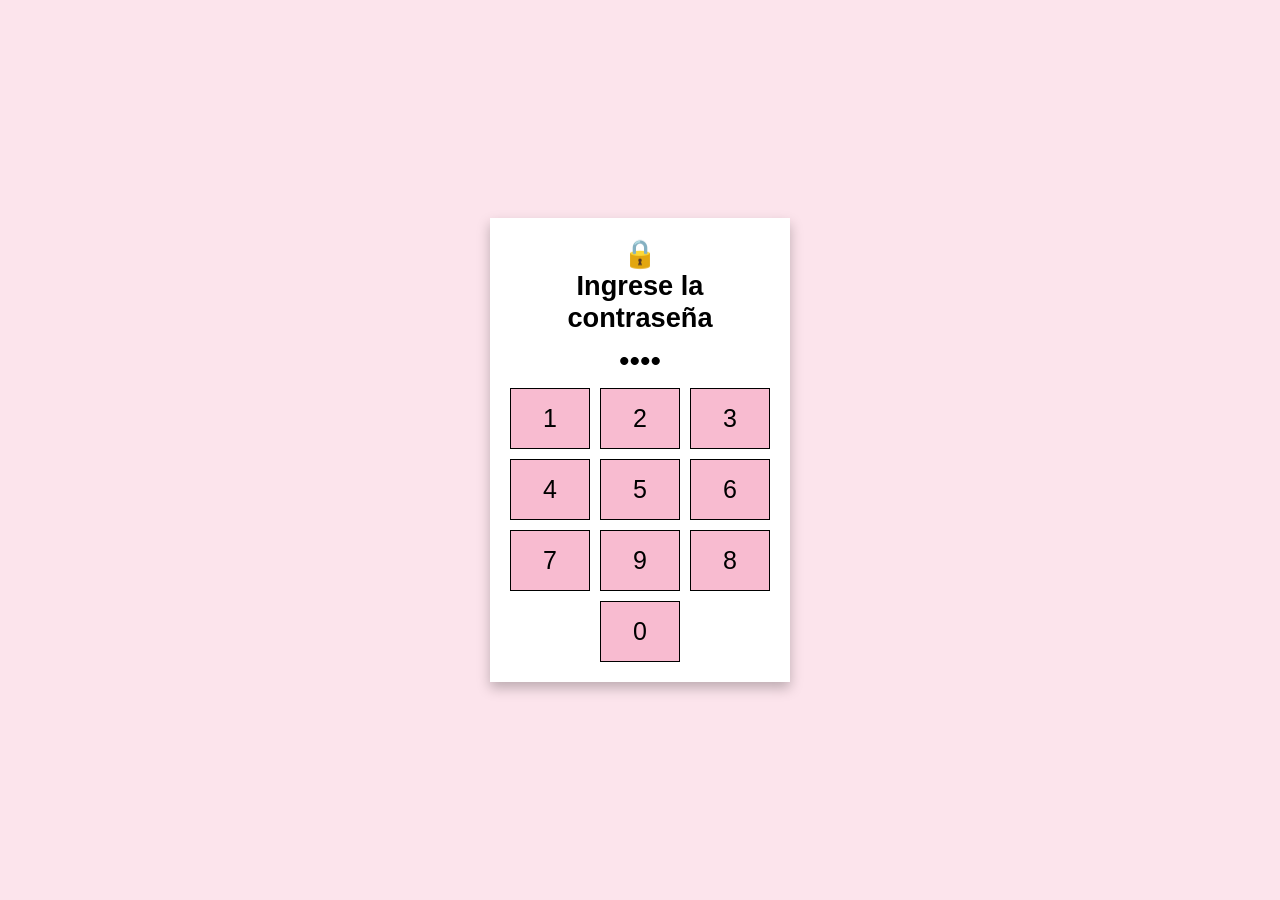
==== index.html @ 74b72985 "Add files via upload" ====
<!DOCTYPE html>
<html lang="en">
  <head>
    <meta charset="UTF-8" />
    <meta name="viewport" content="width=device-width, initial-scale=1.0" />
    <link rel="preconnect" href="https://fonts.googleapis.com">
    <link rel="preconnect" href="https://fonts.gstatic.com" crossorigin>
    <link href="https://fonts.googleapis.com/css2?family=Poppins:wght@300;400;500;600&display=swap" rel="stylesheet">
    <title>SORPRESAAA... :)</title>
    
    <style>
      * {
        padding: 0;
        margin: 0;
        box-sizing: border-box;
        font-family: sans-serif;
      }

      body {
        display: flex;
        width: 100%;
        height: 100vh;
        justify-content: center;
        align-items: center;
        background-color: #fce4ec;
      }

      .container {
        width: 300px;
        text-align: center;
        padding: 20px;
        background-color: #fff;
        box-shadow: 0 6px 12px rgba(0, 0, 0, 0.25);
      }

      .container h2 {
        font-size: 1.7rem;
      }

      .input-display {
        text-align: center;
        margin: 0;
        font-size: 30px;
        margin: 10px 0;
      }

      .keypad {
        display: grid;
        grid-template-columns: repeat(3, 1fr);
        gap: 10px;
      }

      .keypad button {
        padding: 15px;
        font-size: 25px;
        background-color: #f8bbd0;
        border: 1px black solid;
        outline: none;
        cursor: pointer;
        transition: background 0.2s;
      }

      .key:hover {
        background-color: #f48fb1;
      }

      .keypad button:last-child {
        grid-column: 2/3;
      }

    </style>
  </head>
  <body>
    <div class="container">
      <h2>
        🔒<br />
        Ingrese la contraseña
      </h2>
      <div class="input-display" id="inputDisplay">••••</div>
      <div class="keypad">
        <button class="key" onclick="enterDigit('1')">1</button>
        <button class="key" onclick="enterDigit('2')">2</button>
        <button class="key" onclick="enterDigit('3')">3</button>
        <button class="key" onclick="enterDigit('4')">4</button>
        <button class="key" onclick="enterDigit('5')">5</button>
        <button class="key" onclick="enterDigit('6')">6</button>
        <button class="key" onclick="enterDigit('7')">7</button>
        <button class="key" onclick="enterDigit('9')">9</button>
        <button class="key" onclick="enterDigit('8')">8</button>
        <button class="key" onclick="enterDigit('0')">0</button>
      </div>
    </div>

    <script>
      const correctPassword = "0101";
      const display = document.getElementById("inputDisplay");
      let input = "";
      function enterDigit(digit) {
        if (input.length < 4) {
          input += digit;
        }
        display.textContent = input.padEnd(4, "•");
        if (input.length === 4) {
          if (input === correctPassword) {
            window.location.href = "flower.html"; 
          } else {
            alert("Contraseña incorecta, intenta de nuevo");
            input = "";
            display.textContent = "••••";
          }
        }
      }
    </script>
  </body>
</html>
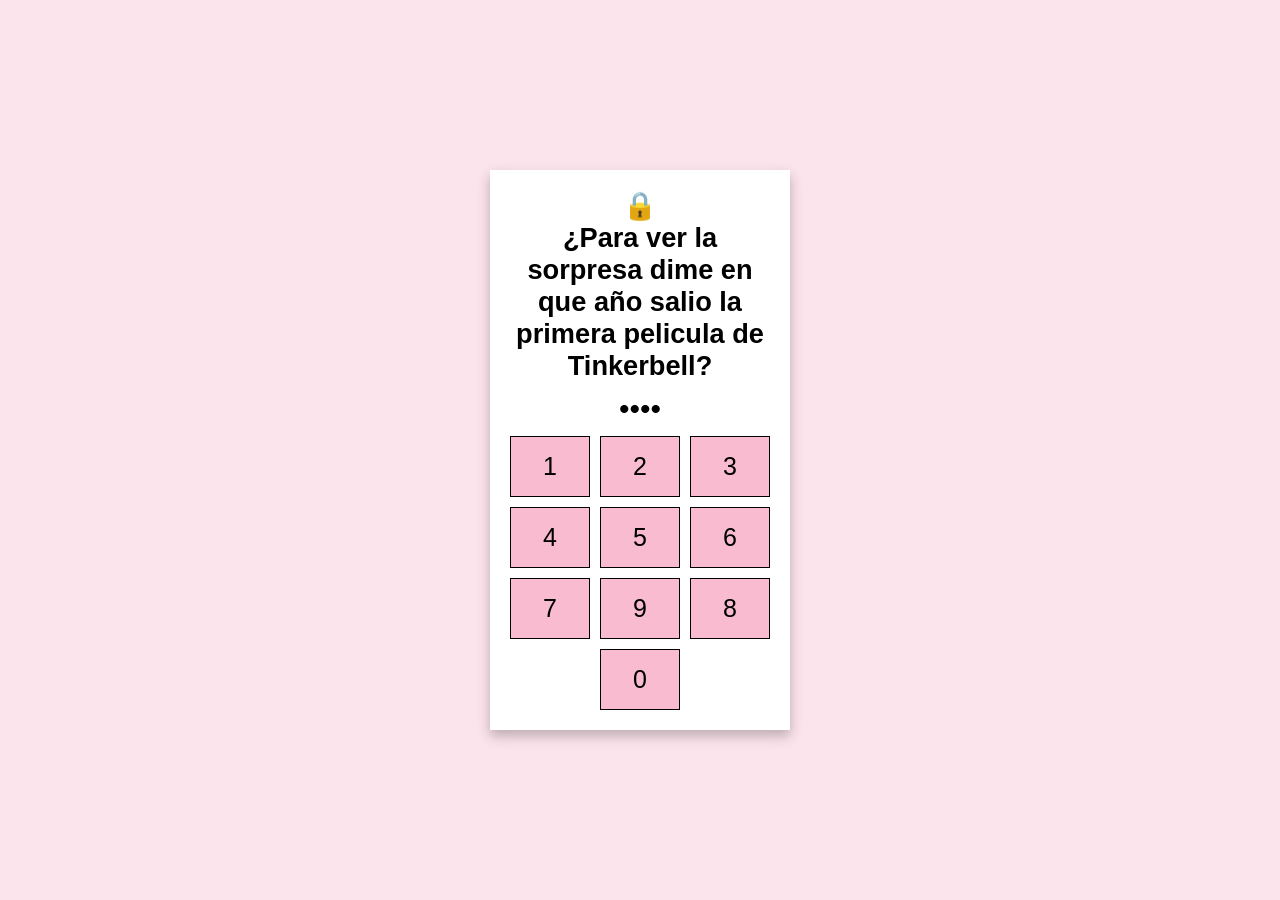
==== commit 186bf12b: "Update index.html" ====
--- a/index.html
+++ b/index.html
@@ -74,7 +74,7 @@
     <div class="container">
       <h2>
         🔒<br />
-        Ingrese la contraseña
+        ¿Para ver la sorpresa dime en que año salio la primera pelicula de Tinkerbell?
       </h2>
       <div class="input-display" id="inputDisplay">••••</div>
       <div class="keypad">
@@ -92,7 +92,7 @@
     </div>
 
     <script>
-      const correctPassword = "0101";
+      const correctPassword = "2008";
       const display = document.getElementById("inputDisplay");
       let input = "";
       function enterDigit(digit) {
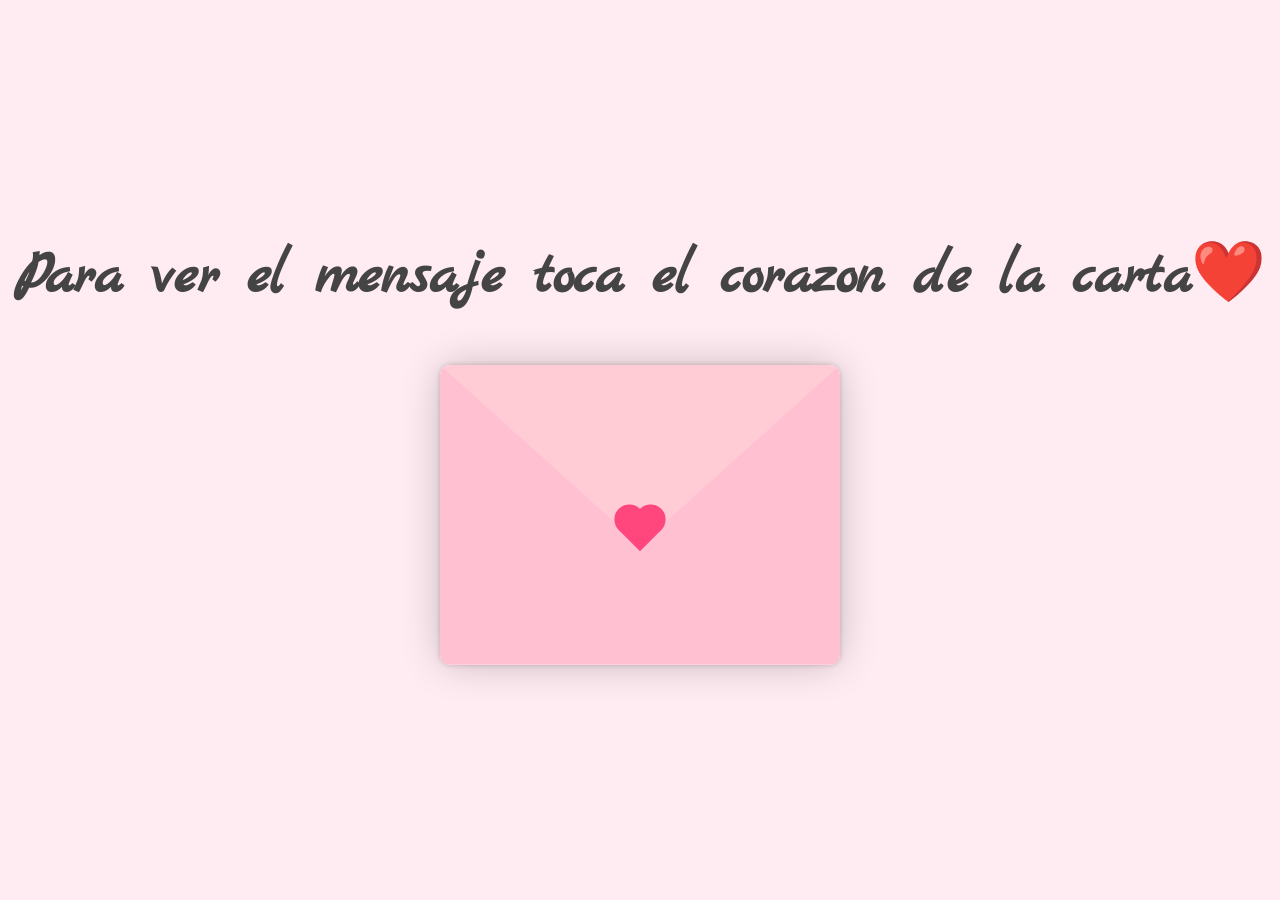
==== commit 01df7427: "Add files via upload" ====
--- a/index.html
+++ b/index.html
@@ -1,115 +1,34 @@
-<!DOCTYPE html>
-<html lang="en">
-  <head>
-    <meta charset="UTF-8" />
-    <meta name="viewport" content="width=device-width, initial-scale=1.0" />
-    <link rel="preconnect" href="https://fonts.googleapis.com">
-    <link rel="preconnect" href="https://fonts.gstatic.com" crossorigin>
-    <link href="https://fonts.googleapis.com/css2?family=Poppins:wght@300;400;500;600&display=swap" rel="stylesheet">
-    <title>SORPRESAAA... :)</title>
-    
-    <style>
-      * {
-        padding: 0;
-        margin: 0;
-        box-sizing: border-box;
-        font-family: sans-serif;
-      }
-
-      body {
-        display: flex;
-        width: 100%;
-        height: 100vh;
-        justify-content: center;
-        align-items: center;
-        background-color: #fce4ec;
-      }
-
-      .container {
-        width: 300px;
-        text-align: center;
-        padding: 20px;
-        background-color: #fff;
-        box-shadow: 0 6px 12px rgba(0, 0, 0, 0.25);
-      }
-
-      .container h2 {
-        font-size: 1.7rem;
-      }
-
-      .input-display {
-        text-align: center;
-        margin: 0;
-        font-size: 30px;
-        margin: 10px 0;
-      }
-
-      .keypad {
-        display: grid;
-        grid-template-columns: repeat(3, 1fr);
-        gap: 10px;
-      }
-
-      .keypad button {
-        padding: 15px;
-        font-size: 25px;
-        background-color: #f8bbd0;
-        border: 1px black solid;
-        outline: none;
-        cursor: pointer;
-        transition: background 0.2s;
-      }
-
-      .key:hover {
-        background-color: #f48fb1;
-      }
-
-      .keypad button:last-child {
-        grid-column: 2/3;
-      }
-
-    </style>
-  </head>
-  <body>
-    <div class="container">
-      <h2>
-        🔒<br />
-        ¿Para ver la sorpresa dime en que año salio la primera pelicula de Tinkerbell?
-      </h2>
-      <div class="input-display" id="inputDisplay">••••</div>
-      <div class="keypad">
-        <button class="key" onclick="enterDigit('1')">1</button>
-        <button class="key" onclick="enterDigit('2')">2</button>
-        <button class="key" onclick="enterDigit('3')">3</button>
-        <button class="key" onclick="enterDigit('4')">4</button>
-        <button class="key" onclick="enterDigit('5')">5</button>
-        <button class="key" onclick="enterDigit('6')">6</button>
-        <button class="key" onclick="enterDigit('7')">7</button>
-        <button class="key" onclick="enterDigit('9')">9</button>
-        <button class="key" onclick="enterDigit('8')">8</button>
-        <button class="key" onclick="enterDigit('0')">0</button>
-      </div>
-    </div>
-
-    <script>
-      const correctPassword = "2008";
-      const display = document.getElementById("inputDisplay");
-      let input = "";
-      function enterDigit(digit) {
-        if (input.length < 4) {
-          input += digit;
-        }
-        display.textContent = input.padEnd(4, "•");
-        if (input.length === 4) {
-          if (input === correctPassword) {
-            window.location.href = "flower.html"; 
-          } else {
-            alert("Contraseña incorecta, intenta de nuevo");
-            input = "";
-            display.textContent = "••••";
-          }
-        }
-      }
-    </script>
-  </body>
-</html>
+<!DOCTYPE html>
+<html lang="en">
+<head>
+    <meta charset="UTF-8">
+    <meta name="viewport" content="width=device-width, initial-scale=1.0">
+    <link rel="preconnect" href="https://fonts.googleapis.com">
+    <link rel="preconnect" href="https://fonts.gstatic.com" crossorigin>
+    <link href="https://fonts.googleapis.com/css2?family=Marck+Script&display=swap" rel="stylesheet">
+    <link rel="stylesheet" href="style.css">
+    <title>Carta Para Usted Mi Niña</title>
+</head>
+<body>
+    <h1>Para ver el mensaje toca el corazon de la carta❤️</h1>
+    <div class="contenedor">
+        <div class="envoltura-sobre">
+            <div class="sobre">
+                <div class="carta">
+                    <div class="contenido">
+                        <strong>Hola mi princesita hermosaaaa</strong>
+                        <p>
+                            <strong>Ojala estes pasando un buen dia</strong>, Solo queria decirte algo que me llevo guardando un tiempo, no sabia de que manera podia decirtelo y tampoco la forma en como expresarlo, bueno te voy a ser sincero y directo, tu me gustas mucho demasiado, y yo siempre he querido no se si sea lo mas apropiado decirtelo pero es llegar a ser tu novio, puede que no hayamos hablado mucho ultimamente por a o b razones, pero ya no podia guardarme esto que llevo dentro y no se si yo aun te interese, desde hace bastante tiempo tu me interesas muchisimo, me arrepiento y me lamento mucho de mis actitudes, palabras con las que te trate y sobre todo mi inmadurez tan terrible, no se si me responderas por esta carta pero enserio necesitaba de alguna forma que te enteres te esto que siento.<br> De Henry para usted. <br> <span style="font-size: 0.9em; color: grey;">PD: Si quieres devolver la carta a su sobre da click.</span> <br> <code>"Eres una chica muy linda la mas bonita de todas en el mundo ojala te haya ido de lo mejor en la entrega de tus notas finales."</code>
+                        </p>
+                    </div>
+                </div>
+            </div>
+            <div class="corazon"></div>
+            <div class="solapa-derecha"></div>
+            <div class="solapa-izquierda"></div>
+        </div>
+    </div>
+    <!-- <script src="script_v2.js"></script> -->
+     <script src="script_v2.js"></script>
+</body>
+</html>
--- a/style.css
+++ b/style.css
@@ -0,0 +1,227 @@
+* {
+    margin: 0;
+    padding: 0;
+    box-sizing: border-box;
+}
+
+:root {
+    --primario: #fff;
+    --fondo: #ffebf2; 
+    --fondo-sobre: #ffe3ed; 
+    --solapa-sobre: #ffccd5; 
+    --cuerpo-sobre: #ffc1d1; 
+    --sombra: rgba(0, 0, 0, 0.2);
+    --texto: #003049; 
+    --corazon: #ff477e; 
+}
+
+body {
+    background: var(--fondo);
+    display: flex;
+    align-items: center;
+    justify-content: center;
+    flex-direction: column;
+    height: 100vh;
+}
+
+h1 {
+    font-family: "Marck Script", serif; 
+    text-align: center;
+    font-size: 60px;
+    margin-bottom: 50px;
+    color: #444;
+}
+
+.contenedor {
+    width: 400px;
+}
+
+.envoltura-sobre {
+    position: relative;
+    background-color: var(--fondo-sobre);
+    box-shadow: 0 0 40px var(--sombra);
+    border-radius: 15px;
+}
+
+.sobre {
+    position: relative;
+    width: 400px;
+    height: 300px;
+}
+
+.sobre::before {
+    content: "";
+    position: absolute;
+    top: 0;
+    left: 0;
+    right: 0;
+    z-index: 4;
+    border-top: 180px solid var(--solapa-sobre);
+    border-right: 200px solid transparent;
+    border-left: 200px solid transparent;
+    transform-origin: top;
+    transition: all 0.5s ease-in-out 0.7s;
+    border-radius: 10px;
+}
+
+.solapa-derecha {
+    position: absolute;
+    top: 0;
+    right: 0;
+    width: 100%;
+    height: 100%;
+    clip-path: polygon(100% 0, 0 100%, 100% 100%);
+    background-color: var(--cuerpo-sobre);
+    border-bottom-right-radius: 10px;
+    border-top-right-radius: 10px;
+    border-bottom-left-radius: 10px;
+}
+
+.solapa-izquierda {
+    position: absolute;
+    top: 0;
+    left: 0;
+    width: 100%;
+    height: 100%;
+    clip-path: polygon(0 0, 0 100%, 100% 100%);
+    background-color: var(--cuerpo-sobre);
+    border-top-left-radius: 10px;
+    border-bottom-left-radius: 10px;
+    border-bottom-right-radius: 10px;
+}
+
+.carta {
+    position: absolute;
+    bottom: 0;
+    width: 100%;
+    height: 100%;
+    background-color: var(--primario);
+    text-align: center;
+    box-shadow: 0 0 5px var(--sombra);
+    padding: 20px;
+    border-radius: 10px;
+    transition: transform .5s ease-in-out;
+}
+
+.contenido {
+    font-family: "Gill Sans", Calibri, sans-serif;
+    color: var(--texto);
+    text-align: left;
+    font-size: 12px;
+    border: 3px dotted var(--texto);
+    padding: 10px;
+    height: 100%;
+    line-height: 14px;
+    cursor: pointer;
+    overflow-Y: scroll;
+}
+
+.corazon {
+    position: absolute;
+    top: 50%;
+    left: 50%;
+    width: 30px;
+    height: 30px;
+    background-color: var(--corazon);
+    transform: translate(-50%,0) rotate(45deg);
+    transition: transform 0.5s ease-in-out 1s;
+    z-index: 999;
+    cursor: pointer;
+}
+
+.corazon::before,
+.corazon::after {
+    content: "";
+    position: absolute;
+    width: 30px;
+    height: 30px;
+    background-color: var(--corazon);
+    border-radius: 100%;
+
+}
+
+.corazon:before {
+    top: -15px;
+}
+
+.corazon:after {
+    right: 15px;
+}
+
+/*Agregar clases dinamicos*/
+.abierto .sobre::before {
+    transform: rotateX(180deg);
+    z-index: 0;
+}
+
+.abierto .corazon {
+    transform: rotate(90deg);
+    transition-delay: 0.4s;
+}
+
+.carta.mostrar-carta {
+    transform: translateY(-290px);
+    transition: transform .5s ease-in-out;
+}
+
+.carta.cerrando-carta {
+    transform: translateY(-290px);
+    transition: transform .5s ease-in-out;
+}
+
+.carta.abierta {
+    z-index: 10000;
+}
+
+.envoltura-sobre.desactivar-sobre .sobre::before {
+    pointer-events: none;
+}
+
+/*Scroll personalizado*/
+
+/*
+::-webkit-scrollbar {
+    width: 8px;
+}
+
+::-webkit-scrollbar-track {
+    background-color: transparent;
+}
+
+
+::-webkit-scrollbar-thumb {
+    background-color: var(--cuerpo-sobre);
+    border-radius: 4px;
+}
+
+
+::-webkit-scrollbar-thumb:hover {
+    background-color: var(--corazon);
+}
+*/
+
+/*Vista celular*/
+
+@media screen and (max-width:400px) {
+    .contenedor {
+        width: 300px;
+    }
+
+    .sobre {
+        width: 300px;
+        height: 250px;
+    }
+
+    .sobre::before {
+        border-top:150px solid var(--solapa-sobre) ;
+        border-right: 150px solid transparent;
+        border-left: 150px solid transparent;
+    }
+
+}
+
+
+
+
+
+
